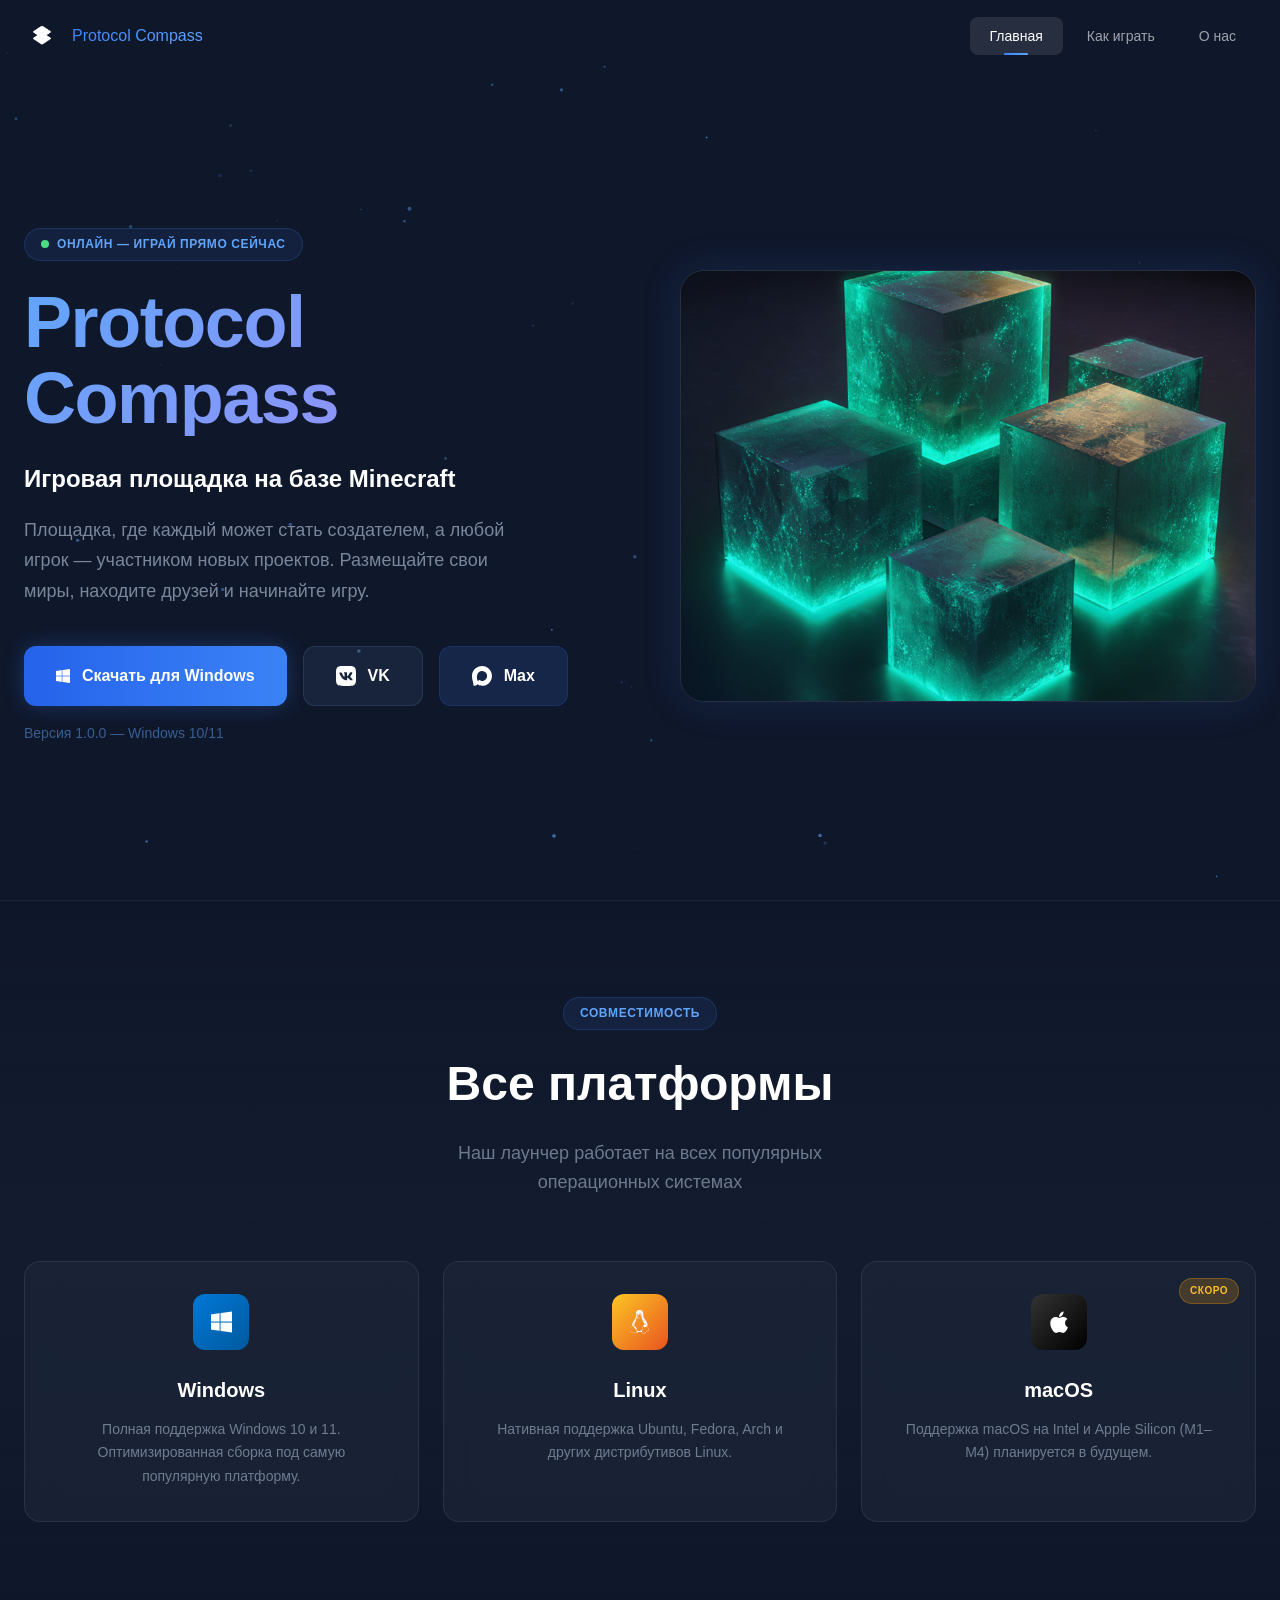
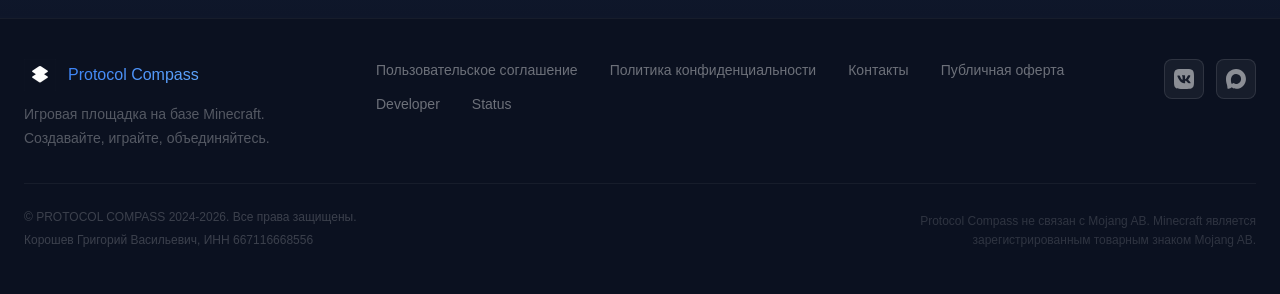
==== index.html @ 7a288d3c "first commit" ====
<!DOCTYPE html>
<html lang="ru">
<head>
  <meta charset="UTF-8" />
  <meta name="viewport" content="width=device-width, initial-scale=1.0" />
  <title>Главная — Protocol Compass</title>
  <link rel="stylesheet" href="css/style.css" />
  <link rel="stylesheet" href="https://cdnjs.cloudflare.com/ajax/libs/font-awesome/6.5.1/css/all.min.css" />
</head>
<body class="">
  <canvas id="particle-canvas" aria-hidden="true"></canvas>
  <header class="header">
    <div class="header-inner">
      <a href="index.html" class="logo">
        <img src="assets/logo-compass.png" alt="Protocol Compass" />
        <span class="gradient-text-blue font-bold text-lg">Protocol Compass</span>
      </a>
      <nav class="nav-desktop">
        <a href="index.html" class="active">Главная</a>
        <a href="how-to-play.html" class="">Как играть</a>
        <a href="about.html" class="">О нас</a>
      </nav>
      <button class="mobile-toggle" aria-label="Menu">
        <i class="fas fa-bars"></i>
      </button>
    </div>
    <div class="mobile-menu">
      <a href="index.html" class="active">Главная</a>
      <a href="how-to-play.html" class="">Как играть</a>
      <a href="about.html" class="">О нас</a>
    </div>
  </header>
  <main>
    <div class="relative z-10">
      <section class="hero">
        <div class="hero-inner">
          <div class="hero-content">
            <div class="hero-badge anim-fade-up">
              <span class="dot animate-pulse-slow"></span>
              <span>Онлайн — играй прямо сейчас</span>
            </div>
            <h1 class="hero-title gradient-text anim-fade-up delay-1">
              Protocol<br/>Compass
            </h1>
            <p class="hero-subtitle anim-fade-up delay-2">
              Игровая площадка на базе Minecraft
            </p>
            <p class="hero-desc anim-fade-up delay-3">
              Площадка, где каждый может стать создателем, а любой игрок — участником
              новых проектов. Размещайте свои миры, находите друзей и начинайте игру.
            </p>
            <div class="hero-buttons anim-fade-up delay-4">
              <a href="assets/ProtocolCompass.exe" download class="btn btn-primary">
                <i class="fab fa-windows text-lg"></i>
                Скачать для Windows
              </a>
              <a href="" target="_blank" rel="noopener noreferrer" class="btn btn-vk">
                <svg width="20" height="20" viewBox="0 0 24 24" fill="none" xmlns="http://www.w3.org/2000/svg"
                  style="display:inline-block;vertical-align:middle;">
                  <path
                    d="M15.684 0H8.316C1.592 0 0 1.592 0 8.316v7.368C0 22.408 1.592 24 8.316 24h7.368C22.408 24 24 22.408 24 15.684V8.316C24 1.592 22.408 0 15.684 0zm3.692 17.123h-1.744c-.66 0-.864-.525-2.05-1.714-1.033-1.033-1.49-1.171-1.744-1.171-.356 0-.458.102-.458.593v1.575c0 .424-.135.678-1.253.678-1.846 0-3.896-1.118-5.335-3.202C4.624 10.857 4 8.673 4 8.22c0-.254.102-.491.593-.491h1.744c.44 0 .61.203.78.677.847 2.456 2.274 4.607 2.862 4.607.22 0 .322-.102.322-.66V9.721c-.068-1.186-.695-1.287-.695-1.71 0-.203.17-.407.44-.407h2.744c.373 0 .508.203.508.643v3.473c0 .372.17.508.271.508.22 0 .407-.136.813-.542 1.254-1.406 2.151-3.574 2.151-3.574.119-.254.322-.491.763-.491h1.744c.525 0 .644.27.525.643-.22 1.017-2.354 4.031-2.354 4.031-.186.305-.254.44 0 .78.186.254.796.779 1.203 1.253.745.847 1.32 1.558 1.473 2.05.17.49-.085.744-.576.744z"
                    fill="currentColor" />
                </svg>
                VK
              </a>
              <a href="" target="_blank" rel="noopener noreferrer" class="btn btn-max">
                <svg width="20" height="20" viewBox="0 0 42 42" fill="none" xmlns="http://www.w3.org/2000/svg"
                  style="display:inline-block;vertical-align:middle;">
                  <path fill-rule="evenodd" clip-rule="evenodd"
                    d="M21.39 41.58C17.28 41.58 15.37 40.98 12.05 38.58C9.95 41.28 3.3 43.39 3.01 39.78C3.01 37.07 2.41 34.78 1.73 32.28C0.92 29.2 0 25.77 0 20.8C0 8.93 9.74 0 21.28 0C32.83 0 41.88 9.37 41.88 20.91C41.8986 26.3666 39.7516 31.6076 35.9101 35.4829C32.0686 39.3581 26.8465 41.5509 21.39 41.58ZM21.56 10.26C15.94 9.97 11.56 13.86 10.59 19.96C9.79 25.01 11.21 31.16 12.42 31.48C13 31.62 14.46 30.44 15.37 29.53C16.8747 30.5695 18.627 31.1938 20.45 31.34C23.2493 31.4746 25.9896 30.5057 28.0821 28.6414C30.1745 26.777 31.452 24.1662 31.64 21.37C31.7494 18.568 30.7545 15.8351 28.8694 13.7592C26.9842 11.6833 24.3595 10.4303 21.56 10.27V10.26Z"
                    fill="currentColor" />
                </svg>
                Max
              </a>
            </div>
            <p class="hero-note anim-fade-up delay-5">Версия 1.0.0 — Windows 10/11</p>
          </div>
          <div class="hero-image anim-scale delay-3">
            <div class="hero-image-inner">
              <img src="assets/kub.png" alt="Protocol Compass" />
            </div>
          </div>
        </div>
      </section>
      <section class="platforms-section">
        <div class="section-header">
          <span class="section-badge reveal">Совместимость</span>
          <h2 class="section-title reveal">Все платформы</h2>
          <p class="section-subtitle reveal">Наш лаунчер работает на всех популярных операционных системах</p>
        </div>
        <div class="platforms-grid">
          <div class="platform-card reveal">
            <div class="platform-icon windows">
              <i class="fab fa-windows"></i>
            </div>
            <h3>Windows</h3>
            <p>Полная поддержка Windows 10 и 11. Оптимизированная сборка под самую популярную платформу.</p>
          </div>
          <div class="platform-card reveal">
            <div class="platform-icon linux">
              <i class="fab fa-linux"></i>
            </div>
            <h3>Linux</h3>
            <p>Нативная поддержка Ubuntu, Fedora, Arch и других дистрибутивов Linux.</p>
          </div>
          <div class="platform-card reveal">
            <span class="platform-badge">Скоро</span>
            <div class="platform-icon macos">
              <i class="fab fa-apple"></i>
            </div>
            <h3>macOS</h3>
            <p>Поддержка macOS на Intel и Apple Silicon (M1–M4) планируется в будущем.</p>
          </div>
        </div>
      </section>
    </div>
  </main>
  <footer class="footer">
    <div class="footer-inner">
      <div class="footer-top">
        <div class="footer-brand">
          <a href="index.html" class="logo">
            <img src="assets/logo-compass.png" alt="" style="width:32px;height:32px;" />
            <span class="gradient-text-blue font-bold text-lg">Protocol Compass</span>
          </a>
          <p>Игровая площадка на базе Minecraft. Создавайте, играйте, объединяйтесь.</p>
        </div>
        <div class="footer-links">
          <a href="terms.html">Пользовательское соглашение</a>
          <a href="policy.html">Политика конфиденциальности</a>
          <a href="contacts.html">Контакты</a>
          <a href="assets/oferta_667116668556.docx" target="_blank">Публичная оферта</a>
          <a href="https://developer.protocol-compass.ru" target="_blank">Developer</a>
          <a href="https://status.protocol-compass.ru" target="_blank">Status</a>
        </div>
        <div class="footer-social">
          <a href="" target="_blank" rel="noopener noreferrer" aria-label="VK">
            <svg width="20" height="20" viewBox="0 0 24 24" fill="none" xmlns="http://www.w3.org/2000/svg"
              style="display:inline-block;vertical-align:middle;">
              <path
                d="M15.684 0H8.316C1.592 0 0 1.592 0 8.316v7.368C0 22.408 1.592 24 8.316 24h7.368C22.408 24 24 22.408 24 15.684V8.316C24 1.592 22.408 0 15.684 0zm3.692 17.123h-1.744c-.66 0-.864-.525-2.05-1.714-1.033-1.033-1.49-1.171-1.744-1.171-.356 0-.458.102-.458.593v1.575c0 .424-.135.678-1.253.678-1.846 0-3.896-1.118-5.335-3.202C4.624 10.857 4 8.673 4 8.22c0-.254.102-.491.593-.491h1.744c.44 0 .61.203.78.677.847 2.456 2.274 4.607 2.862 4.607.22 0 .322-.102.322-.66V9.721c-.068-1.186-.695-1.287-.695-1.71 0-.203.17-.407.44-.407h2.744c.373 0 .508.203.508.643v3.473c0 .372.17.508.271.508.22 0 .407-.136.813-.542 1.254-1.406 2.151-3.574 2.151-3.574.119-.254.322-.491.763-.491h1.744c.525 0 .644.27.525.643-.22 1.017-2.354 4.031-2.354 4.031-.186.305-.254.44 0 .78.186.254.796.779 1.203 1.253.745.847 1.32 1.558 1.473 2.05.17.49-.085.744-.576.744z"
                fill="currentColor" />
            </svg>
          </a>
          <a href="" target="_blank" rel="noopener noreferrer" aria-label="Max">
            <svg width="20" height="20" viewBox="0 0 42 42" fill="none" xmlns="http://www.w3.org/2000/svg"
              style="display:inline-block;vertical-align:middle;">
              <path fill-rule="evenodd" clip-rule="evenodd"
                d="M21.39 41.58C17.28 41.58 15.37 40.98 12.05 38.58C9.95 41.28 3.3 43.39 3.01 39.78C3.01 37.07 2.41 34.78 1.73 32.28C0.92 29.2 0 25.77 0 20.8C0 8.93 9.74 0 21.28 0C32.83 0 41.88 9.37 41.88 20.91C41.8986 26.3666 39.7516 31.6076 35.9101 35.4829C32.0686 39.3581 26.8465 41.5509 21.39 41.58ZM21.56 10.26C15.94 9.97 11.56 13.86 10.59 19.96C9.79 25.01 11.21 31.16 12.42 31.48C13 31.62 14.46 30.44 15.37 29.53C16.8747 30.5695 18.627 31.1938 20.45 31.34C23.2493 31.4746 25.9896 30.5057 28.0821 28.6414C30.1745 26.777 31.452 24.1662 31.64 21.37C31.7494 18.568 30.7545 15.8351 28.8694 13.7592C26.9842 11.6833 24.3595 10.4303 21.56 10.27V10.26Z"
                fill="currentColor" />
            </svg>
          </a>
        </div>
      </div>
      <div class="footer-bottom">
        <div class="footer-copyright">
          <p>© PROTOCOL COMPASS 2024-2026. Все права защищены.</p>
          <p>Корошев Григорий Васильевич, ИНН 667116668556</p>
        </div>
        <p class="footer-disclaimer">
          Protocol Compass не связан с Mojang AB. Minecraft является зарегистрированным товарным знаком Mojang AB.
        </p>
      </div>
    </div>
  </footer>
  <script src="js/main.js"></script>
</body>
</html>
---- css/style.css ----
:root {
  --primary: #3b82f6;
  --primary-light: #60a5fa;
  --primary-dark: #2563eb;
  --surface: #0f172a;
  --surface-light: #1e293b;
  --accent-blue: #60a5fa;
  --accent-muted: #94a3b8;
  --vk: #4c75a3;
  --max: #4681f4;
}

*,
*::before,
*::after {
  margin: 0;
  padding: 0;
  box-sizing: border-box;
}

html {
  scroll-behavior: smooth;
}

body {
  font-family:
    -apple-system, BlinkMacSystemFont, "Segoe UI", Roboto, sans-serif;
  background: var(--surface);
  color: #fff;
  line-height: 1.6;
  overflow-x: hidden;
}

a {
  text-decoration: none;
  color: inherit;
}

img {
  max-width: 100%;
  display: block;
}

.gradient-text {
  background: linear-gradient(135deg, #60a5fa, #a78bfa);
  -webkit-background-clip: text;
  -webkit-text-fill-color: transparent;
  background-clip: text;
}

.gradient-text-blue {
  background: linear-gradient(135deg, #3b82f6, #60a5fa);
  -webkit-background-clip: text;
  -webkit-text-fill-color: transparent;
  background-clip: text;
}

.glass {
  background: rgba(30, 41, 59, 0.6);
  backdrop-filter: blur(12px);
  border: 1px solid rgba(255, 255, 255, 0.08);
}

.glass-dark {
  background: rgba(15, 23, 42, 0.85);
  backdrop-filter: blur(16px);
}

.glow-button {
  box-shadow: 0 0 20px rgba(59, 130, 246, 0.3);
}

.glow-blue {
  box-shadow: 0 0 40px rgba(59, 130, 246, 0.15);
}

@keyframes pulse-slow {
  0%,
  100% {
    opacity: 1;
  }
  50% {
    opacity: 0.5;
  }
}

@keyframes fadeInUp {
  from {
    opacity: 0;
    transform: translateY(40px);
  }
  to {
    opacity: 1;
    transform: translateY(0);
  }
}

@keyframes fadeIn {
  from {
    opacity: 0;
  }
  to {
    opacity: 1;
  }
}

@keyframes scaleIn {
  from {
    opacity: 0;
    transform: scale(0.9);
  }
  to {
    opacity: 1;
    transform: scale(1);
  }
}

.animate-pulse-slow {
  animation: pulse-slow 3s ease-in-out infinite;
}

.anim-fade-up {
  animation: fadeInUp 0.8s ease-out forwards;
}

.anim-fade {
  animation: fadeIn 0.6s ease-out forwards;
}

.anim-scale {
  animation: scaleIn 1s ease-out forwards;
}

.delay-1 {
  animation-delay: 0.1s;
}
.delay-2 {
  animation-delay: 0.2s;
}
.delay-3 {
  animation-delay: 0.3s;
}
.delay-4 {
  animation-delay: 0.4s;
}
.delay-5 {
  animation-delay: 0.5s;
}
.delay-6 {
  animation-delay: 0.6s;
}

.reveal {
  opacity: 0;
  transform: translateY(30px);
  transition: all 0.8s ease-out;
}

.reveal.visible {
  opacity: 1;
  transform: translateY(0);
}

.header {
  position: fixed;
  top: 0;
  left: 0;
  right: 0;
  z-index: 50;
  transition: all 0.5s ease;
  height: 72px;
}

.header.scrolled {
  background: rgba(15, 23, 42, 0.85);
  backdrop-filter: blur(16px);
  border-bottom: 1px solid rgba(255, 255, 255, 0.1);
  box-shadow: 0 10px 30px rgba(0, 0, 0, 0.2);
}

.header-inner {
  max-width: 1280px;
  margin: 0 auto;
  padding: 0 24px;
  height: 100%;
  display: flex;
  align-items: center;
  justify-content: space-between;
}

.logo {
  display: flex;
  align-items: center;
  gap: 12px;
}

.logo img {
  width: 36px;
  height: 36px;
  object-fit: contain;
  transition: transform 0.3s;
}

.logo:hover img {
  transform: scale(1.1);
}

.nav-desktop {
  display: none;
}

.nav-desktop a {
  position: relative;
  padding: 8px 20px;
  border-radius: 8px;
  font-size: 14px;
  font-weight: 500;
  transition: all 0.3s;
  color: rgba(255, 255, 255, 0.6);
}

.nav-desktop a:hover {
  color: #fff;
  background: rgba(255, 255, 255, 0.05);
}

.nav-desktop a.active {
  color: #fff;
  background: rgba(255, 255, 255, 0.1);
}

.nav-desktop a.active::after {
  content: "";
  position: absolute;
  bottom: 0;
  left: 50%;
  transform: translateX(-50%);
  width: 24px;
  height: 2px;
  background: linear-gradient(90deg, var(--primary), var(--primary-light));
  border-radius: 1px;
}

.mobile-toggle {
  display: flex;
  width: 40px;
  height: 40px;
  align-items: center;
  justify-content: center;
  border-radius: 8px;
  color: rgba(255, 255, 255, 0.7);
  background: transparent;
  border: none;
  cursor: pointer;
  font-size: 18px;
  transition: all 0.3s;
}

.mobile-toggle:hover {
  color: #fff;
  background: rgba(255, 255, 255, 0.1);
}

.mobile-menu {
  display: none;
  background: rgba(15, 23, 42, 0.95);
  backdrop-filter: blur(16px);
  border-top: 1px solid rgba(255, 255, 255, 0.1);
  padding: 16px 24px;
}

.mobile-menu.open {
  display: block;
}

.mobile-menu a {
  display: block;
  padding: 12px 16px;
  border-radius: 8px;
  font-size: 14px;
  font-weight: 500;
  transition: all 0.3s;
  color: rgba(255, 255, 255, 0.6);
  margin-bottom: 4px;
}

.mobile-menu a:hover,
.mobile-menu a.active {
  color: #fff;
  background: rgba(255, 255, 255, 0.1);
}

main {
  position: relative;
  z-index: 10;
  padding-top: 72px;
}

.hero {
  min-height: calc(100vh - 72px);
  display: flex;
  align-items: center;
  padding: 80px 0;
}

.hero-inner {
  max-width: 1280px;
  margin: 0 auto;
  padding: 0 24px;
  width: 100%;
  display: flex;
  flex-direction: column;
  align-items: center;
  gap: 40px;
}

@media (min-width: 1024px) {
  .hero-inner {
    flex-direction: row;
    gap: 80px;
  }
}

.hero-content {
  flex: 1;
  max-width: 640px;
}

.hero-badge {
  display: inline-flex;
  align-items: center;
  gap: 8px;
  padding: 6px 16px;
  border-radius: 9999px;
  background: rgba(59, 130, 246, 0.1);
  border: 1px solid rgba(59, 130, 246, 0.2);
  margin-bottom: 24px;
  font-size: 12px;
  font-weight: 600;
  text-transform: uppercase;
  letter-spacing: 0.05em;
  color: var(--accent-blue);
}

.hero-badge .dot {
  width: 8px;
  height: 8px;
  border-radius: 50%;
  background: #4ade80;
}

.hero-title {
  font-size: 3rem;
  font-weight: 800;
  line-height: 1.05;
  letter-spacing: -0.02em;
  margin-bottom: 24px;
}

@media (min-width: 640px) {
  .hero-title {
    font-size: 3.75rem;
  }
}

@media (min-width: 1024px) {
  .hero-title {
    font-size: 4.5rem;
  }
}

.hero-subtitle {
  font-size: 1.25rem;
  font-weight: 700;
  color: #fff;
  margin-bottom: 16px;
}

@media (min-width: 640px) {
  .hero-subtitle {
    font-size: 1.5rem;
  }
}

.hero-desc {
  font-size: 1.125rem;
  color: rgba(148, 163, 184, 0.8);
  line-height: 1.7;
  margin-bottom: 40px;
  max-width: 512px;
}

.hero-buttons {
  display: flex;
  flex-direction: column;
  gap: 16px;
}

@media (min-width: 640px) {
  .hero-buttons {
    flex-direction: row;
  }
}

.btn {
  display: inline-flex;
  align-items: center;
  justify-content: center;
  gap: 12px;
  padding: 16px 32px;
  border-radius: 12px;
  font-weight: 700;
  font-size: 1rem;
  transition: all 0.3s;
  position: relative;
  overflow: hidden;
}

.btn-primary {
  background: linear-gradient(90deg, var(--primary-dark), var(--primary));
  color: #fff;
  box-shadow: 0 0 20px rgba(59, 130, 246, 0.3);
}

.btn-primary:hover {
  transform: scale(1.03);
}

.btn-primary:active {
  transform: scale(0.98);
}

.btn-vk {
  background: rgba(76, 117, 163, 0.15);
  border: 1px solid rgba(76, 117, 163, 0.25);
  color: #fff;
}

.btn-vk:hover {
  background: rgba(76, 117, 163, 0.25);
  border-color: rgba(76, 117, 163, 0.4);
  transform: scale(1.03);
}

.btn-max {
  background: rgba(70, 129, 244, 0.15);
  border: 1px solid rgba(42, 92, 170, 0.25);
  color: #fff;
}

.btn-max:hover {
  background: rgba(70, 129, 244, 0.25);
  border-color: rgba(42, 92, 170, 0.4);
  transform: scale(1.03);
}

.hero-note {
  margin-top: 16px;
  font-size: 14px;
  color: rgba(96, 165, 250, 0.5);
}

.hero-image {
  flex: 1;
  max-width: 576px;
  width: 100%;
}

.hero-image-inner {
  position: relative;
  border-radius: 24px;
  overflow: hidden;
  border: 1px solid rgba(255, 255, 255, 0.1);
  box-shadow: 0 0 40px rgba(59, 130, 246, 0.15);
  aspect-ratio: 4/3;
}

.hero-image-inner img {
  width: 100%;
  height: 100%;
  object-fit: cover;
}

.hero-image-inner::after {
  content: "";
  position: absolute;
  inset: 0;
  background: linear-gradient(
    to top right,
    rgba(59, 130, 246, 0.1),
    transparent
  );
}

.platforms-section {
  position: relative;
  padding: 96px 0;
  border-top: 1px solid rgba(255, 255, 255, 0.05);
}

.platforms-section::before {
  content: "";
  position: absolute;
  inset: 0;
  background: linear-gradient(
    to bottom,
    transparent,
    rgba(30, 41, 59, 0.3),
    transparent
  );
  pointer-events: none;
}

.section-header {
  text-align: center;
  margin-bottom: 64px;
}

.section-badge {
  display: inline-flex;
  padding: 6px 16px;
  border-radius: 9999px;
  background: rgba(59, 130, 246, 0.1);
  border: 1px solid rgba(59, 130, 246, 0.2);
  font-size: 12px;
  font-weight: 700;
  text-transform: uppercase;
  letter-spacing: 0.05em;
  color: var(--accent-blue);
  margin-bottom: 16px;
}

.section-title {
  font-size: 2.25rem;
  font-weight: 700;
  color: #fff;
  margin-bottom: 16px;
}

@media (min-width: 640px) {
  .section-title {
    font-size: 3rem;
  }
}

.section-subtitle {
  font-size: 1.125rem;
  color: rgba(148, 163, 184, 0.7);
  max-width: 448px;
  margin: 0 auto;
}

.platforms-grid {
  max-width: 1280px;
  margin: 0 auto;
  padding: 0 24px;
  display: grid;
  grid-template-columns: 1fr;
  gap: 24px;
}

@media (min-width: 768px) {
  .platforms-grid {
    grid-template-columns: repeat(3, 1fr);
  }
}

.platform-card {
  background: rgba(30, 41, 59, 0.6);
  backdrop-filter: blur(12px);
  border: 1px solid rgba(255, 255, 255, 0.08);
  border-radius: 16px;
  padding: 32px;
  text-align: center;
  transition: all 0.5s;
  position: relative;
}

.platform-card:hover {
  transform: translateY(-8px);
  border-color: rgba(59, 130, 246, 0.3);
}

.platform-badge {
  position: absolute;
  top: 16px;
  right: 16px;
  font-size: 10px;
  font-weight: 700;
  text-transform: uppercase;
  letter-spacing: 0.05em;
  padding: 4px 10px;
  border-radius: 9999px;
  background: rgba(245, 158, 11, 0.2);
  color: #fbbf24;
  border: 1px solid rgba(245, 158, 11, 0.3);
}

.platform-icon {
  width: 56px;
  height: 56px;
  border-radius: 12px;
  display: flex;
  align-items: center;
  justify-content: center;
  margin: 0 auto 24px;
  font-size: 1.5rem;
  color: #fff;
  transition: transform 0.3s;
}

.platform-card:hover .platform-icon {
  transform: scale(1.1);
}

.platform-icon.windows {
  background: linear-gradient(135deg, #0078d7, #005a9e);
}

.platform-icon.linux {
  background: linear-gradient(135deg, #fcc624, #e95420);
}

.platform-icon.macos {
  background: linear-gradient(135deg, #333, #000);
}

.platform-card h3 {
  font-size: 1.25rem;
  font-weight: 700;
  color: #fff;
  margin-bottom: 12px;
}

.platform-card p {
  font-size: 14px;
  color: rgba(148, 163, 184, 0.7);
  line-height: 1.7;
}

.steps-section {
  padding: 96px 0;
}

.steps-inner {
  max-width: 896px;
  margin: 0 auto;
  padding: 0 24px;
}

.steps-list {
  display: flex;
  flex-direction: column;
  gap: 24px;
}

.step-card {
  display: flex;
  align-items: flex-start;
  gap: 24px;
  background: rgba(30, 41, 59, 0.6);
  backdrop-filter: blur(12px);
  border: 1px solid rgba(255, 255, 255, 0.08);
  border-radius: 16px;
  padding: 24px 32px;
  transition: all 0.5s;
}

.step-card:hover {
  border-color: rgba(59, 130, 246, 0.3);
  transform: translateY(-4px);
}

.step-icon {
  flex-shrink: 0;
  width: 56px;
  height: 56px;
  border-radius: 12px;
  background: linear-gradient(135deg, var(--primary-dark), var(--primary));
  display: flex;
  align-items: center;
  justify-content: center;
  color: #fff;
  font-size: 1.25rem;
  transition: transform 0.3s;
}

.step-card:hover .step-icon {
  transform: scale(1.1);
}

.step-content {
  flex: 1;
}

.step-num {
  font-size: 12px;
  font-weight: 700;
  text-transform: uppercase;
  letter-spacing: 0.05em;
  color: rgba(96, 165, 250, 0.6);
  margin-bottom: 8px;
}

.step-content h3 {
  font-size: 1.25rem;
  font-weight: 700;
  color: #fff;
  margin-bottom: 8px;
}

.step-content p {
  color: rgba(148, 163, 184, 0.7);
  line-height: 1.7;
}

.cta-section {
  text-align: center;
  margin-top: 64px;
}

.about-section {
  min-height: calc(100vh - 72px);
  display: flex;
  align-items: center;
  padding: 80px 0;
}

.about-box {
  background: rgba(30, 41, 59, 0.6);
  backdrop-filter: blur(12px);
  border: 1px solid rgba(255, 255, 255, 0.1);
  border-radius: 16px;
  padding: 32px;
  margin-bottom: 32px;
  transition: border-color 0.3s;
}

.about-box:hover {
  border-color: rgba(59, 130, 246, 0.2);
}

.about-box p {
  font-size: 1.125rem;
  color: rgba(148, 163, 184, 0.9);
  line-height: 1.7;
  margin-bottom: 16px;
}

.about-box p:last-child {
  margin-bottom: 0;
}

.about-box .highlight {
  color: var(--accent-blue);
  font-weight: 600;
}

.about-image {
  flex: 1;
  max-width: 576px;
  width: 100%;
}

.about-image-inner {
  position: relative;
  border-radius: 24px;
  overflow: hidden;
  background: rgba(30, 41, 59, 0.6);
  backdrop-filter: blur(12px);
  border: 1px solid rgba(255, 255, 255, 0.05);
  aspect-ratio: 1/1;
  display: flex;
  align-items: center;
  justify-content: center;
}

.about-image-inner::before {
  content: "";
  position: absolute;
  inset: 0;
  background: radial-gradient(
    ellipse at center,
    rgba(59, 130, 246, 0.2),
    transparent
  );
}

.about-image-inner i {
  font-size: 8rem;
  color: rgba(59, 130, 246, 0.3);
  animation: pulse-slow 3s ease-in-out infinite;
}

.contacts-section {
  padding: 64px 0;
}

.contacts-inner {
  max-width: 896px;
  margin: 0 auto;
  padding: 0 24px;
}

.contacts-grid {
  display: grid;
  grid-template-columns: 1fr;
  gap: 24px;
}

@media (min-width: 768px) {
  .contacts-grid {
    grid-template-columns: repeat(2, 1fr);
  }
}

@media (min-width: 1024px) {
  .contacts-grid {
    grid-template-columns: repeat(3, 1fr);
  }
}

.contact-card {
  background: rgba(30, 41, 59, 0.5);
  border: 1px solid rgba(59, 130, 246, 0.2);
  border-radius: 16px;
  padding: 24px;
  transition: all 0.3s;
}

.contact-card:hover {
  transform: translateY(-4px);
  box-shadow: 0 15px 30px rgba(0, 0, 0, 0.3);
  border-color: rgba(59, 130, 246, 0.4);
}

.contact-icon {
  width: 48px;
  height: 48px;
  border-radius: 12px;
  display: flex;
  align-items: center;
  justify-content: center;
  color: #fff;
  font-size: 1.25rem;
  margin-bottom: 20px;
  transition: transform 0.3s;
}

.contact-card:hover .contact-icon {
  transform: scale(1.1);
}

.contact-icon.vk {
  background: linear-gradient(135deg, #4c75a3, #3b5e8c);
}
.contact-icon.max {
  background: linear-gradient(135deg, #ff6b00, #cc5500);
}
.contact-icon.email {
  background: linear-gradient(135deg, var(--primary), var(--primary-dark));
}

.contact-card h3 {
  font-size: 1.125rem;
  font-weight: 700;
  color: #fff;
  margin-bottom: 8px;
}

.contact-card p {
  font-size: 14px;
  color: rgba(148, 163, 184, 0.8);
  line-height: 1.7;
  margin-bottom: 16px;
  min-height: 60px;
}

.contact-link {
  display: inline-flex;
  align-items: center;
  gap: 8px;
  font-size: 14px;
  font-weight: 600;
  color: var(--primary-light);
  transition: color 0.3s;
}

.contact-link:hover {
  color: var(--accent-blue);
}

.legal-section {
  padding: 64px 0;
}

.legal-inner {
  max-width: 896px;
  margin: 0 auto;
  padding: 0 24px;
}

.legal-title {
  font-size: 2.25rem;
  font-weight: 800;
  margin-bottom: 48px;
}

@media (min-width: 640px) {
  .legal-title {
    font-size: 3rem;
  }
}

.legal-block {
  margin-bottom: 32px;
}

.legal-block h2 {
  font-size: 1.25rem;
  font-weight: 700;
  color: var(--primary-light);
  margin-bottom: 16px;
  padding-bottom: 8px;
  border-bottom: 1px solid rgba(59, 130, 246, 0.2);
}

.legal-block > p {
  font-size: 14px;
  color: var(--accent-muted);
  line-height: 1.7;
  margin-bottom: 16px;
}

.legal-block strong {
  color: #fff;
}

.accordion-item {
  margin-bottom: 8px;
  border-radius: 8px;
  background: rgba(30, 58, 138, 0.1);
  border: 1px solid rgba(59, 130, 246, 0.2);
  overflow: hidden;
  transition: all 0.3s;
}

.accordion-header {
  width: 100%;
  display: flex;
  align-items: center;
  justify-content: space-between;
  padding: 16px 20px;
  text-align: left;
  background: none;
  border: none;
  cursor: pointer;
  color: rgba(148, 163, 184, 0.85);
  font-size: 14px;
  line-height: 1.6;
  transition: background 0.3s;
}

.accordion-header:hover {
  background: rgba(59, 130, 246, 0.05);
}

.accordion-header span {
  font-weight: 700;
  color: #fff;
  padding-right: 16px;
}

.accordion-header i {
  color: var(--primary);
  font-size: 12px;
  transition: transform 0.3s;
  flex-shrink: 0;
}

.accordion-item.open .accordion-header i {
  transform: rotate(180deg);
}

.accordion-body {
  max-height: 0;
  overflow: hidden;
  transition: max-height 0.4s ease-out;
}

.accordion-item.open .accordion-body {
  max-height: 2000px;
}

.accordion-content {
  padding: 16px 20px;
  border-top: 1px solid rgba(59, 130, 246, 0.1);
  font-size: 14px;
  color: rgba(148, 163, 184, 0.85);
  line-height: 1.7;
  background: rgba(15, 23, 42, 0.4);
}

.accordion-content p {
  margin-bottom: 12px;
}

.accordion-content ul {
  list-style: disc;
  padding-left: 20px;
  margin-top: 8px;
}

.accordion-content li {
  margin-bottom: 4px;
}

.accordion-content strong {
  color: #fff;
}

.legal-footer {
  margin-top: 48px;
  font-size: 12px;
  color: rgba(96, 165, 250, 0.4);
}

.footer {
  position: relative;
  border-top: 1px solid rgba(255, 255, 255, 0.05);
  background: #0b1120;
}

.footer-inner {
  max-width: 1280px;
  margin: 0 auto;
  padding: 40px 24px;
}

.footer-top {
  display: flex;
  flex-direction: column;
  gap: 32px;
  margin-bottom: 32px;
}

@media (min-width: 1024px) {
  .footer-top {
    flex-direction: row;
    align-items: flex-start;
    justify-content: space-between;
  }
}

.footer-brand {
  max-width: 320px;
}

.footer-brand p {
  font-size: 14px;
  color: rgba(255, 255, 255, 0.3);
  line-height: 1.7;
  margin-top: 12px;
}

.footer-links {
  display: flex;
  flex-wrap: wrap;
  gap: 12px 32px;
}

.footer-links a {
  font-size: 14px;
  color: rgba(255, 255, 255, 0.4);
  transition: color 0.3s;
}

.footer-links a:hover {
  color: var(--accent-blue);
}

.footer-social {
  display: flex;
  gap: 12px;
}

.footer-social a {
  width: 40px;
  height: 40px;
  border-radius: 8px;
  background: rgba(255, 255, 255, 0.05);
  border: 1px solid rgba(255, 255, 255, 0.1);
  display: flex;
  align-items: center;
  justify-content: center;
  color: rgba(255, 255, 255, 0.5);
  transition: all 0.3s;
}

.footer-social a:hover {
  color: var(--vk);
  border-color: rgba(76, 117, 163, 0.3);
  background: rgba(76, 117, 163, 0.1);
}

.footer-social a:last-child:hover {
  color: var(--max);
  border-color: rgba(70, 129, 244, 0.3);
  background: rgba(42, 92, 170, 0.1);
}

.footer-bottom {
  border-top: 1px solid rgba(255, 255, 255, 0.05);
  padding-top: 24px;
  display: flex;
  flex-direction: column;
  gap: 16px;
  align-items: center;
}

@media (min-width: 640px) {
  .footer-bottom {
    flex-direction: row;
    justify-content: space-between;
  }
}

.footer-copyright {
  font-size: 12px;
  color: rgba(255, 255, 255, 0.2);
  text-align: center;
}

.footer-copyright p {
  margin-bottom: 4px;
}

.footer-disclaimer {
  font-size: 12px;
  color: rgba(255, 255, 255, 0.15);
  text-align: center;
  max-width: 448px;
}
@media (min-width: 640px) {
  .footer-copyright,
  .footer-disclaimer {
    text-align: left;
  }
  .footer-disclaimer {
    text-align: right;
  }
}
@media (min-width: 768px) {
  .nav-desktop {
    display: flex;
    align-items: center;
    gap: 4px;
  }
  .mobile-toggle {
    display: none;
  }
}
#particle-canvas {
  position: fixed;
  inset: 0;
  z-index: 0;
  pointer-events: none;
}
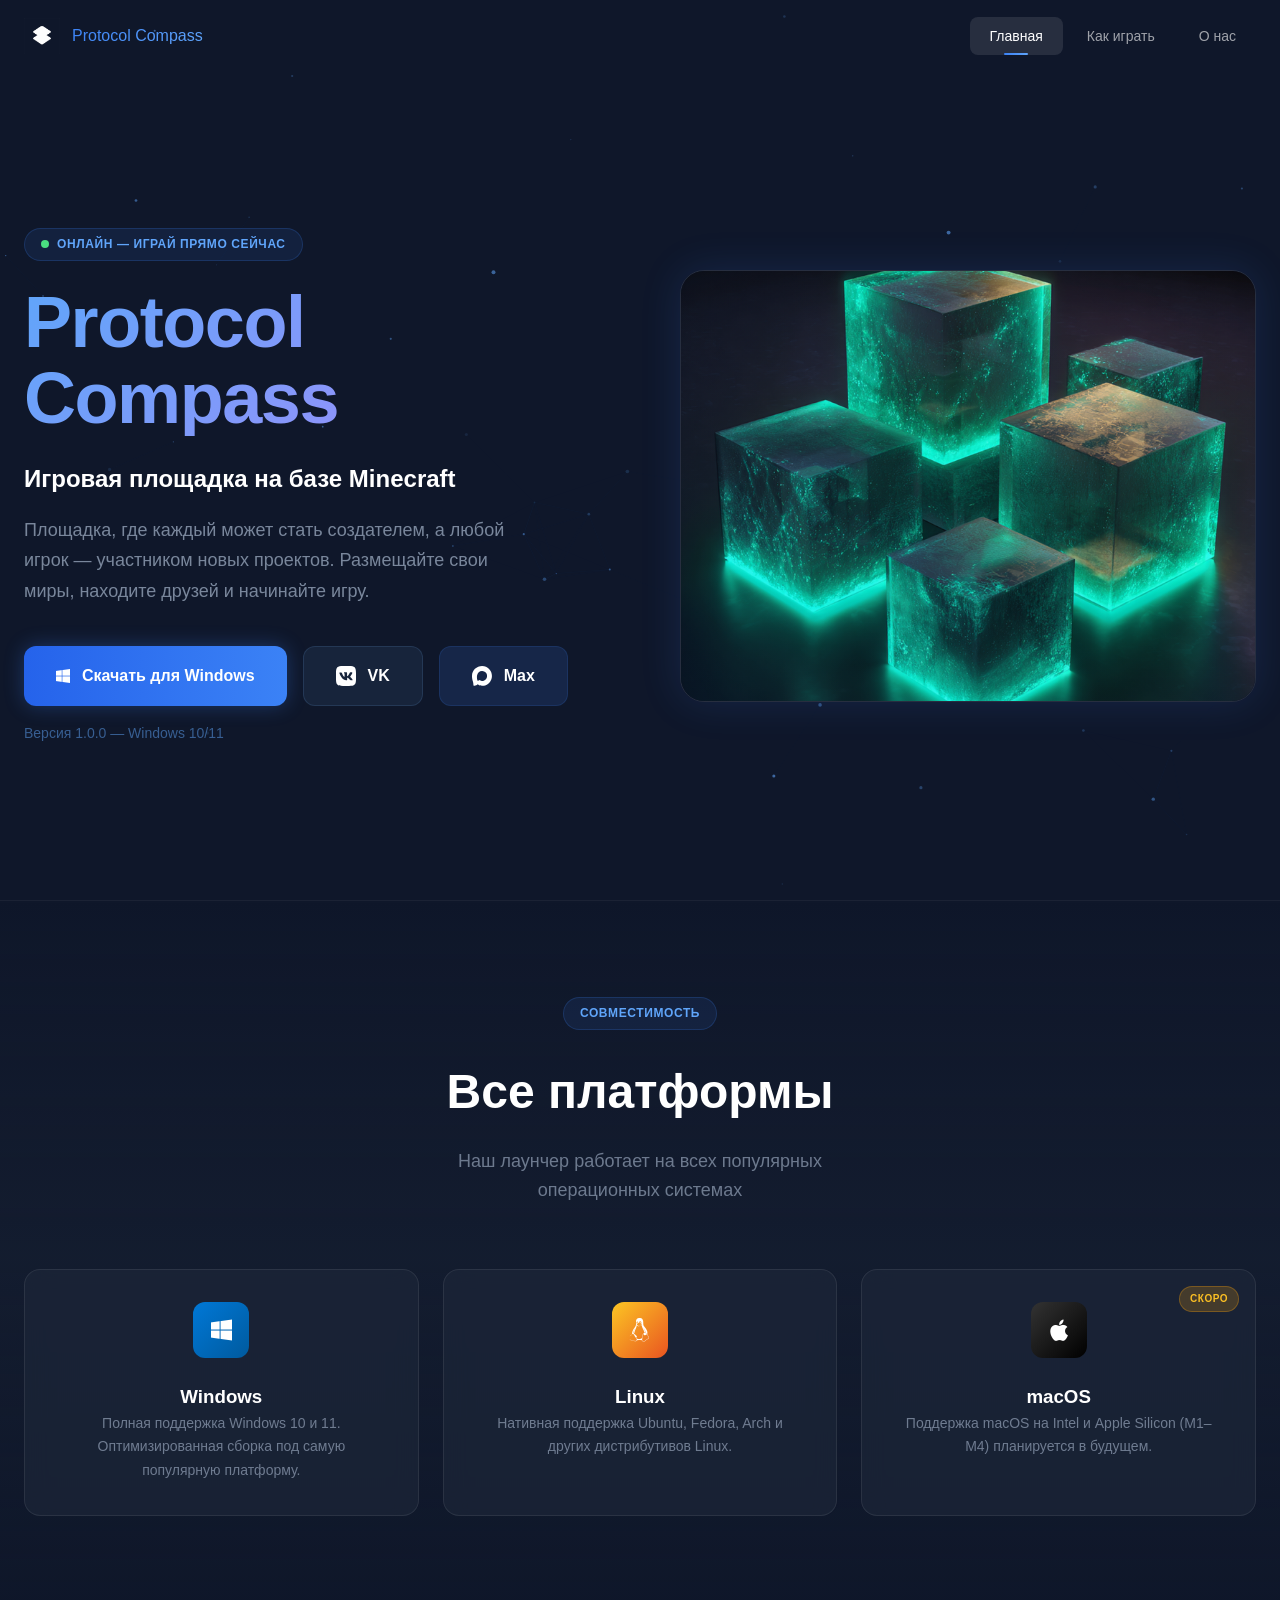
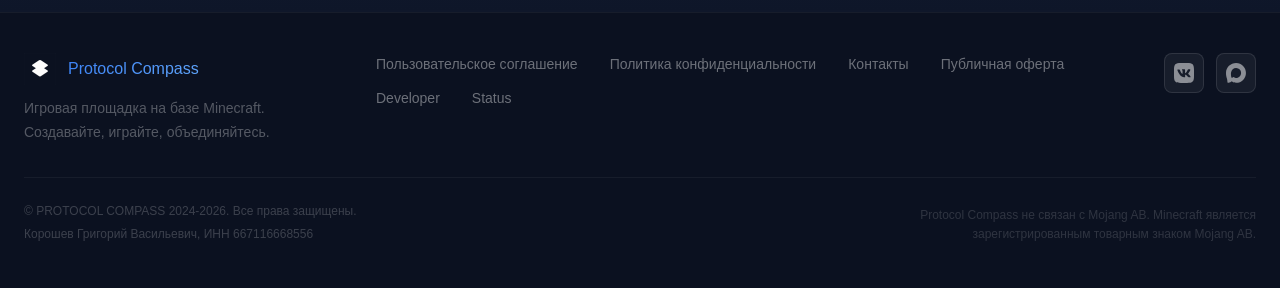
==== commit b5ada540: "Update index.html" ====
--- a/index.html
+++ b/index.html
@@ -1,168 +1,145 @@
-<!DOCTYPE html>
+<!doctype html>
 <html lang="ru">
-<head>
-  <meta charset="UTF-8" />
-  <meta name="viewport" content="width=device-width, initial-scale=1.0" />
-  <title>Главная — Protocol Compass</title>
-  <link rel="stylesheet" href="css/style.css" />
-  <link rel="stylesheet" href="https://cdnjs.cloudflare.com/ajax/libs/font-awesome/6.5.1/css/all.min.css" />
-</head>
-<body class="">
-  <canvas id="particle-canvas" aria-hidden="true"></canvas>
-  <header class="header">
-    <div class="header-inner">
-      <a href="index.html" class="logo">
-        <img src="assets/logo-compass.png" alt="Protocol Compass" />
-        <span class="gradient-text-blue font-bold text-lg">Protocol Compass</span>
-      </a>
-      <nav class="nav-desktop">
+  <head>
+    <meta charset="UTF-8">
+    <meta name="viewport" content="width=device-width, initial-scale=1.0">
+    <title>Главная — Protocol Compass</title>
+    <link rel="stylesheet" href="css/style.css">
+    <link rel="stylesheet" href="https://cdnjs.cloudflare.com/ajax/libs/font-awesome/6.5.1/css/all.min.css">
+  </head>
+  <body class="">
+    <canvas id="particle-canvas" aria-hidden="true"></canvas>
+    <header class="header">
+      <div class="header-inner">
+        <a href="index.html" class="logo">
+          <img src="assets/logo-compass.png" alt="Protocol Compass">
+          <span class="gradient-text-blue font-bold text-lg">Protocol Compass</span>
+        </a>
+        <nav class="nav-desktop">
+          <a href="index.html" class="active">Главная</a>
+          <a href="how-to-play.html" class="">Как играть</a>
+          <a href="about.html" class="">О нас</a>
+        </nav>
+        <button class="mobile-toggle" aria-label="Menu">
+          <i class="fas fa-bars"></i>
+        </button>
+      </div>
+      <div class="mobile-menu">
         <a href="index.html" class="active">Главная</a>
         <a href="how-to-play.html" class="">Как играть</a>
         <a href="about.html" class="">О нас</a>
-      </nav>
-      <button class="mobile-toggle" aria-label="Menu">
-        <i class="fas fa-bars"></i>
-      </button>
-    </div>
-    <div class="mobile-menu">
-      <a href="index.html" class="active">Главная</a>
-      <a href="how-to-play.html" class="">Как играть</a>
-      <a href="about.html" class="">О нас</a>
-    </div>
-  </header>
-  <main>
-    <div class="relative z-10">
-      <section class="hero">
-        <div class="hero-inner">
-          <div class="hero-content">
-            <div class="hero-badge anim-fade-up">
-              <span class="dot animate-pulse-slow"></span>
-              <span>Онлайн — играй прямо сейчас</span>
+      </div>
+    </header>
+    <main>
+      <div class="relative z-10">
+        <section class="hero">
+          <div class="hero-inner">
+            <div class="hero-content">
+              <div class="hero-badge anim-fade-up">
+                <span class="dot animate-pulse-slow"></span>
+                <span>Онлайн — играй прямо сейчас</span>
+              </div>
+              <h1 class="hero-title gradient-text anim-fade-up delay-1">Protocol<br>Compass</h1>
+              <p class="hero-subtitle anim-fade-up delay-2">Игровая площадка на базе Minecraft</p>
+              <p class="hero-desc anim-fade-up delay-3">Площадка, где каждый может стать создателем, а любой игрок — участником новых проектов. Размещайте свои миры, находите друзей и начинайте игру.</p>
+              <div class="hero-buttons anim-fade-up delay-4">
+                <a href="assets/ProtocolCompass.exe" download class="btn btn-primary" >
+                  <i class="fab fa-windows text-lg"></i>Скачать для Windows</a>
+                <a href="" target="_blank" rel="noopener noreferrer" class="btn btn-vk">
+                  <svg width="20" height="20" viewBox="0 0 24 24" fill="none" xmlns="http://www.w3.org/2000/svg" style="display: inline-block; vertical-align: middle">
+                    <path d="M15.684 0H8.316C1.592 0 0 1.592 0 8.316v7.368C0 22.408 1.592 24 8.316 24h7.368C22.408 24 24 22.408 24 15.684V8.316C24 1.592 22.408 0 15.684 0zm3.692 17.123h-1.744c-.66 0-.864-.525-2.05-1.714-1.033-1.033-1.49-1.171-1.744-1.171-.356 0-.458.102-.458.593v1.575c0 .424-.135.678-1.253.678-1.846 0-3.896-1.118-5.335-3.202C4.624 10.857 4 8.673 4 8.22c0-.254.102-.491.593-.491h1.744c.44 0 .61.203.78.677.847 2.456 2.274 4.607 2.862 4.607.22 0 .322-.102.322-.66V9.721c-.068-1.186-.695-1.287-.695-1.71 0-.203.17-.407.44-.407h2.744c.373 0 .508.203.508.643v3.473c0 .372.17.508.271.508.22 0 .407-.136.813-.542 1.254-1.406 2.151-3.574 2.151-3.574.119-.254.322-.491.763-.491h1.744c.525 0 .644.27.525.643-.22 1.017-2.354 4.031-2.354 4.031-.186.305-.254.44 0 .78.186.254.796.779 1.203 1.253.745.847 1.32 1.558 1.473 2.05.17.49-.085.744-.576.744z" fill="currentColor"/>
+                  </svg>
+                  VK
+                </a>
+                <a href="" target="_blank" rel="noopener noreferrer" class="btn btn-max">
+                  <svg width="20" height="20" viewBox="0 0 42 42" fill="none" xmlns="http://www.w3.org/2000/svg" style="display: inline-block; vertical-align: middle">
+                    <path fill-rule="evenodd" clip-rule="evenodd" d="M21.39 41.58C17.28 41.58 15.37 40.98 12.05 38.58C9.95 41.28 3.3 43.39 3.01 39.78C3.01 37.07 2.41 34.78 1.73 32.28C0.92 29.2 0 25.77 0 20.8C0 8.93 9.74 0 21.28 0C32.83 0 41.88 9.37 41.88 20.91C41.8986 26.3666 39.7516 31.6076 35.9101 35.4829C32.0686 39.3581 26.8465 41.5509 21.39 41.58ZM21.56 10.26C15.94 9.97 11.56 13.86 10.59 19.96C9.79 25.01 11.21 31.16 12.42 31.48C13 31.62 14.46 30.44 15.37 29.53C16.8747 30.5695 18.627 31.1938 20.45 31.34C23.2493 31.4746 25.9896 30.5057 28.0821 28.6414C30.1745 26.777 31.452 24.1662 31.64 21.37C31.7494 18.568 30.7545 15.8351 28.8694 13.7592C26.9842 11.6833 24.3595 10.4303 21.56 10.27V10.26Z" fill="currentColor"/>
+                  </svg>
+                  Max
+                </a>
+              </div>
+              <p class="hero-note anim-fade-up delay-5">Версия 1.0.0 — Windows 10/11</p>
             </div>
-            <h1 class="hero-title gradient-text anim-fade-up delay-1">
-              Protocol<br/>Compass
-            </h1>
-            <p class="hero-subtitle anim-fade-up delay-2">
-              Игровая площадка на базе Minecraft
-            </p>
-            <p class="hero-desc anim-fade-up delay-3">
-              Площадка, где каждый может стать создателем, а любой игрок — участником
-              новых проектов. Размещайте свои миры, находите друзей и начинайте игру.
-            </p>
-            <div class="hero-buttons anim-fade-up delay-4">
-              <a href="assets/ProtocolCompass.exe" download class="btn btn-primary">
-                <i class="fab fa-windows text-lg"></i>
-                Скачать для Windows
-              </a>
-              <a href="" target="_blank" rel="noopener noreferrer" class="btn btn-vk">
-                <svg width="20" height="20" viewBox="0 0 24 24" fill="none" xmlns="http://www.w3.org/2000/svg"
-                  style="display:inline-block;vertical-align:middle;">
-                  <path
-                    d="M15.684 0H8.316C1.592 0 0 1.592 0 8.316v7.368C0 22.408 1.592 24 8.316 24h7.368C22.408 24 24 22.408 24 15.684V8.316C24 1.592 22.408 0 15.684 0zm3.692 17.123h-1.744c-.66 0-.864-.525-2.05-1.714-1.033-1.033-1.49-1.171-1.744-1.171-.356 0-.458.102-.458.593v1.575c0 .424-.135.678-1.253.678-1.846 0-3.896-1.118-5.335-3.202C4.624 10.857 4 8.673 4 8.22c0-.254.102-.491.593-.491h1.744c.44 0 .61.203.78.677.847 2.456 2.274 4.607 2.862 4.607.22 0 .322-.102.322-.66V9.721c-.068-1.186-.695-1.287-.695-1.71 0-.203.17-.407.44-.407h2.744c.373 0 .508.203.508.643v3.473c0 .372.17.508.271.508.22 0 .407-.136.813-.542 1.254-1.406 2.151-3.574 2.151-3.574.119-.254.322-.491.763-.491h1.744c.525 0 .644.27.525.643-.22 1.017-2.354 4.031-2.354 4.031-.186.305-.254.44 0 .78.186.254.796.779 1.203 1.253.745.847 1.32 1.558 1.473 2.05.17.49-.085.744-.576.744z"
-                    fill="currentColor" />
-                </svg>
-                VK
-              </a>
-              <a href="" target="_blank" rel="noopener noreferrer" class="btn btn-max">
-                <svg width="20" height="20" viewBox="0 0 42 42" fill="none" xmlns="http://www.w3.org/2000/svg"
-                  style="display:inline-block;vertical-align:middle;">
-                  <path fill-rule="evenodd" clip-rule="evenodd"
-                    d="M21.39 41.58C17.28 41.58 15.37 40.98 12.05 38.58C9.95 41.28 3.3 43.39 3.01 39.78C3.01 37.07 2.41 34.78 1.73 32.28C0.92 29.2 0 25.77 0 20.8C0 8.93 9.74 0 21.28 0C32.83 0 41.88 9.37 41.88 20.91C41.8986 26.3666 39.7516 31.6076 35.9101 35.4829C32.0686 39.3581 26.8465 41.5509 21.39 41.58ZM21.56 10.26C15.94 9.97 11.56 13.86 10.59 19.96C9.79 25.01 11.21 31.16 12.42 31.48C13 31.62 14.46 30.44 15.37 29.53C16.8747 30.5695 18.627 31.1938 20.45 31.34C23.2493 31.4746 25.9896 30.5057 28.0821 28.6414C30.1745 26.777 31.452 24.1662 31.64 21.37C31.7494 18.568 30.7545 15.8351 28.8694 13.7592C26.9842 11.6833 24.3595 10.4303 21.56 10.27V10.26Z"
-                    fill="currentColor" />
-                </svg>
-                Max
-              </a>
-            </div>
-            <p class="hero-note anim-fade-up delay-5">Версия 1.0.0 — Windows 10/11</p>
-          </div>
-          <div class="hero-image anim-scale delay-3">
-            <div class="hero-image-inner">
-              <img src="assets/kub.png" alt="Protocol Compass" />
+            <div class="hero-image anim-scale delay-3">
+              <div class="hero-image-inner">
+                <img src="assets/kub.png" alt="Protocol Compass">
+              </div>
             </div>
           </div>
-        </div>
-      </section>
-      <section class="platforms-section">
-        <div class="section-header">
-          <span class="section-badge reveal">Совместимость</span>
-          <h2 class="section-title reveal">Все платформы</h2>
-          <p class="section-subtitle reveal">Наш лаунчер работает на всех популярных операционных системах</p>
-        </div>
-        <div class="platforms-grid">
-          <div class="platform-card reveal">
-            <div class="platform-icon windows">
-              <i class="fab fa-windows"></i>
+        </section>
+        <section class="platforms-section">
+          <div class="section-header">
+            <span class="section-badge reveal">Совместимость</span>
+            <h2 class="section-title reveal">Все платформы</h2>
+            <p class="section-subtitle reveal">Наш лаунчер работает на всех популярных операционных системах</p>
+          </div>
+          <div class="platforms-grid">
+            <div class="platform-card reveal">
+              <div class="platform-icon windows">
+                <i class="fab fa-windows"></i>
+              </div>
+              <h2 class="h3_h2">Windows</h2>
+              <p>Полная поддержка Windows 10 и 11. Оптимизированная сборка под самую популярную платформу.</p>
             </div>
-            <h3>Windows</h3>
-            <p>Полная поддержка Windows 10 и 11. Оптимизированная сборка под самую популярную платформу.</p>
+            <div class="platform-card reveal">
+              <div class="platform-icon linux">
+                <i class="fab fa-linux"></i>
+              </div>
+              <h2 class="h3_h2">Linux</h2>
+              <p>Нативная поддержка Ubuntu, Fedora, Arch и других дистрибутивов Linux.</p>
+            </div>
+            <div class="platform-card reveal">
+              <span class="platform-badge">Скоро</span>
+              <div class="platform-icon macos">
+                <i class="fab fa-apple"></i>
+              </div>
+              <h2 class="h3_h2">macOS</h2>
+              <p>Поддержка macOS на Intel и Apple Silicon (M1–M4) планируется в будущем.</p>
+            </div>
           </div>
-          <div class="platform-card reveal">
-            <div class="platform-icon linux">
-              <i class="fab fa-linux"></i>
-            </div>
-            <h3>Linux</h3>
-            <p>Нативная поддержка Ubuntu, Fedora, Arch и других дистрибутивов Linux.</p>
+        </section>
+      </div>
+    </main>
+    <footer class="footer">
+      <div class="footer-inner">
+        <div class="footer-top">
+          <div class="footer-brand">
+            <a href="index.html" class="logo">
+              <img src="assets/logo-compass.png" alt="" style="width: 32px; height: 32px">
+              <span class="gradient-text-blue font-bold text-lg">Protocol Compass</span>
+            </a>
+            <p>Игровая площадка на базе Minecraft. Создавайте, играйте, объединяйтесь.</p>
           </div>
-          <div class="platform-card reveal">
-            <span class="platform-badge">Скоро</span>
-            <div class="platform-icon macos">
-              <i class="fab fa-apple"></i>
-            </div>
-            <h3>macOS</h3>
-            <p>Поддержка macOS на Intel и Apple Silicon (M1–M4) планируется в будущем.</p>
+          <div class="footer-links">
+            <a href="terms.html">Пользовательское соглашение</a>
+            <a href="policy.html">Политика конфиденциальности</a>
+            <a href="contacts.html">Контакты</a>
+            <a href="assets/oferta_667116668556.docx" target="_blank">Публичная оферта</a>
+            <a href="https://developer.protocol-compass.ru" target="_blank">Developer</a>
+            <a href="https://status.protocol-compass.ru" target="_blank">Status</a>
+          </div>
+          <div class="footer-social">
+            <a href="" target="_blank" rel="noopener noreferrer" aria-label="VK">
+              <svg width="20" height="20" viewBox="0 0 24 24" fill="none" xmlns="http://www.w3.org/2000/svg" style="display: inline-block; vertical-align: middle">
+                <path d="M15.684 0H8.316C1.592 0 0 1.592 0 8.316v7.368C0 22.408 1.592 24 8.316 24h7.368C22.408 24 24 22.408 24 15.684V8.316C24 1.592 22.408 0 15.684 0zm3.692 17.123h-1.744c-.66 0-.864-.525-2.05-1.714-1.033-1.033-1.49-1.171-1.744-1.171-.356 0-.458.102-.458.593v1.575c0 .424-.135.678-1.253.678-1.846 0-3.896-1.118-5.335-3.202C4.624 10.857 4 8.673 4 8.22c0-.254.102-.491.593-.491h1.744c.44 0 .61.203.78.677.847 2.456 2.274 4.607 2.862 4.607.22 0 .322-.102.322-.66V9.721c-.068-1.186-.695-1.287-.695-1.71 0-.203.17-.407.44-.407h2.744c.373 0 .508.203.508.643v3.473c0 .372.17.508.271.508.22 0 .407-.136.813-.542 1.254-1.406 2.151-3.574 2.151-3.574.119-.254.322-.491.763-.491h1.744c.525 0 .644.27.525.643-.22 1.017-2.354 4.031-2.354 4.031-.186.305-.254.44 0 .78.186.254.796.779 1.203 1.253.745.847 1.32 1.558 1.473 2.05.17.49-.085.744-.576.744z" fill="currentColor"/>
+              </svg>
+            </a>
+            <a href="" target="_blank" rel="noopener noreferrer" aria-label="Max">
+              <svg width="20" height="20" viewBox="0 0 42 42" fill="none" xmlns="http://www.w3.org/2000/svg" style="display: inline-block; vertical-align: middle">
+                <path fill-rule="evenodd" clip-rule="evenodd" d="M21.39 41.58C17.28 41.58 15.37 40.98 12.05 38.58C9.95 41.28 3.3 43.39 3.01 39.78C3.01 37.07 2.41 34.78 1.73 32.28C0.92 29.2 0 25.77 0 20.8C0 8.93 9.74 0 21.28 0C32.83 0 41.88 9.37 41.88 20.91C41.8986 26.3666 39.7516 31.6076 35.9101 35.4829C32.0686 39.3581 26.8465 41.5509 21.39 41.58ZM21.56 10.26C15.94 9.97 11.56 13.86 10.59 19.96C9.79 25.01 11.21 31.16 12.42 31.48C13 31.62 14.46 30.44 15.37 29.53C16.8747 30.5695 18.627 31.1938 20.45 31.34C23.2493 31.4746 25.9896 30.5057 28.0821 28.6414C30.1745 26.777 31.452 24.1662 31.64 21.37C31.7494 18.568 30.7545 15.8351 28.8694 13.7592C26.9842 11.6833 24.3595 10.4303 21.56 10.27V10.26Z" fill="currentColor"/>
+              </svg>
+            </a>
           </div>
         </div>
-      </section>
-    </div>
-  </main>
-  <footer class="footer">
-    <div class="footer-inner">
-      <div class="footer-top">
-        <div class="footer-brand">
-          <a href="index.html" class="logo">
-            <img src="assets/logo-compass.png" alt="" style="width:32px;height:32px;" />
-            <span class="gradient-text-blue font-bold text-lg">Protocol Compass</span>
-          </a>
-          <p>Игровая площадка на базе Minecraft. Создавайте, играйте, объединяйтесь.</p>
-        </div>
-        <div class="footer-links">
-          <a href="terms.html">Пользовательское соглашение</a>
-          <a href="policy.html">Политика конфиденциальности</a>
-          <a href="contacts.html">Контакты</a>
-          <a href="assets/oferta_667116668556.docx" target="_blank">Публичная оферта</a>
-          <a href="https://developer.protocol-compass.ru" target="_blank">Developer</a>
-          <a href="https://status.protocol-compass.ru" target="_blank">Status</a>
-        </div>
-        <div class="footer-social">
-          <a href="" target="_blank" rel="noopener noreferrer" aria-label="VK">
-            <svg width="20" height="20" viewBox="0 0 24 24" fill="none" xmlns="http://www.w3.org/2000/svg"
-              style="display:inline-block;vertical-align:middle;">
-              <path
-                d="M15.684 0H8.316C1.592 0 0 1.592 0 8.316v7.368C0 22.408 1.592 24 8.316 24h7.368C22.408 24 24 22.408 24 15.684V8.316C24 1.592 22.408 0 15.684 0zm3.692 17.123h-1.744c-.66 0-.864-.525-2.05-1.714-1.033-1.033-1.49-1.171-1.744-1.171-.356 0-.458.102-.458.593v1.575c0 .424-.135.678-1.253.678-1.846 0-3.896-1.118-5.335-3.202C4.624 10.857 4 8.673 4 8.22c0-.254.102-.491.593-.491h1.744c.44 0 .61.203.78.677.847 2.456 2.274 4.607 2.862 4.607.22 0 .322-.102.322-.66V9.721c-.068-1.186-.695-1.287-.695-1.71 0-.203.17-.407.44-.407h2.744c.373 0 .508.203.508.643v3.473c0 .372.17.508.271.508.22 0 .407-.136.813-.542 1.254-1.406 2.151-3.574 2.151-3.574.119-.254.322-.491.763-.491h1.744c.525 0 .644.27.525.643-.22 1.017-2.354 4.031-2.354 4.031-.186.305-.254.44 0 .78.186.254.796.779 1.203 1.253.745.847 1.32 1.558 1.473 2.05.17.49-.085.744-.576.744z"
-                fill="currentColor" />
-            </svg>
-          </a>
-          <a href="" target="_blank" rel="noopener noreferrer" aria-label="Max">
-            <svg width="20" height="20" viewBox="0 0 42 42" fill="none" xmlns="http://www.w3.org/2000/svg"
-              style="display:inline-block;vertical-align:middle;">
-              <path fill-rule="evenodd" clip-rule="evenodd"
-                d="M21.39 41.58C17.28 41.58 15.37 40.98 12.05 38.58C9.95 41.28 3.3 43.39 3.01 39.78C3.01 37.07 2.41 34.78 1.73 32.28C0.92 29.2 0 25.77 0 20.8C0 8.93 9.74 0 21.28 0C32.83 0 41.88 9.37 41.88 20.91C41.8986 26.3666 39.7516 31.6076 35.9101 35.4829C32.0686 39.3581 26.8465 41.5509 21.39 41.58ZM21.56 10.26C15.94 9.97 11.56 13.86 10.59 19.96C9.79 25.01 11.21 31.16 12.42 31.48C13 31.62 14.46 30.44 15.37 29.53C16.8747 30.5695 18.627 31.1938 20.45 31.34C23.2493 31.4746 25.9896 30.5057 28.0821 28.6414C30.1745 26.777 31.452 24.1662 31.64 21.37C31.7494 18.568 30.7545 15.8351 28.8694 13.7592C26.9842 11.6833 24.3595 10.4303 21.56 10.27V10.26Z"
-                fill="currentColor" />
-            </svg>
-          </a>
+        <div class="footer-bottom">
+          <div class="footer-copyright">
+            <p>© PROTOCOL COMPASS 2024-2026. Все права защищены.</p>
+            <p>Корошев Григорий Васильевич, ИНН 667116668556</p>
+          </div>
+          <p class="footer-disclaimer">Protocol Compass не связан с Mojang AB. Minecraft является зарегистрированным товарным знаком Mojang AB.</p>
         </div>
       </div>
-      <div class="footer-bottom">
-        <div class="footer-copyright">
-          <p>© PROTOCOL COMPASS 2024-2026. Все права защищены.</p>
-          <p>Корошев Григорий Васильевич, ИНН 667116668556</p>
-        </div>
-        <p class="footer-disclaimer">
-          Protocol Compass не связан с Mojang AB. Minecraft является зарегистрированным товарным знаком Mojang AB.
-        </p>
-      </div>
-    </div>
-  </footer>
-  <script src="js/main.js"></script>
-</body>
-</html>+    </footer>
+    <script src="js/main.js"></script>
+  </body>
+</html>
--- a/css/style.css
+++ b/css/style.css
@@ -518,16 +518,18 @@
 
 .section-badge {
   display: inline-flex;
+  align-items: center;
+  gap: 8px;
   padding: 6px 16px;
   border-radius: 9999px;
   background: rgba(59, 130, 246, 0.1);
   border: 1px solid rgba(59, 130, 246, 0.2);
+  margin-bottom: 24px;
   font-size: 12px;
-  font-weight: 700;
+  font-weight: 600;
   text-transform: uppercase;
   letter-spacing: 0.05em;
   color: var(--accent-blue);
-  margin-bottom: 16px;
 }
 
 .section-title {
@@ -1165,4 +1167,7 @@
   inset: 0;
   z-index: 0;
   pointer-events: none;
-}+}
+.h3_h2 {
+  font-size: 1.17em;
+}
